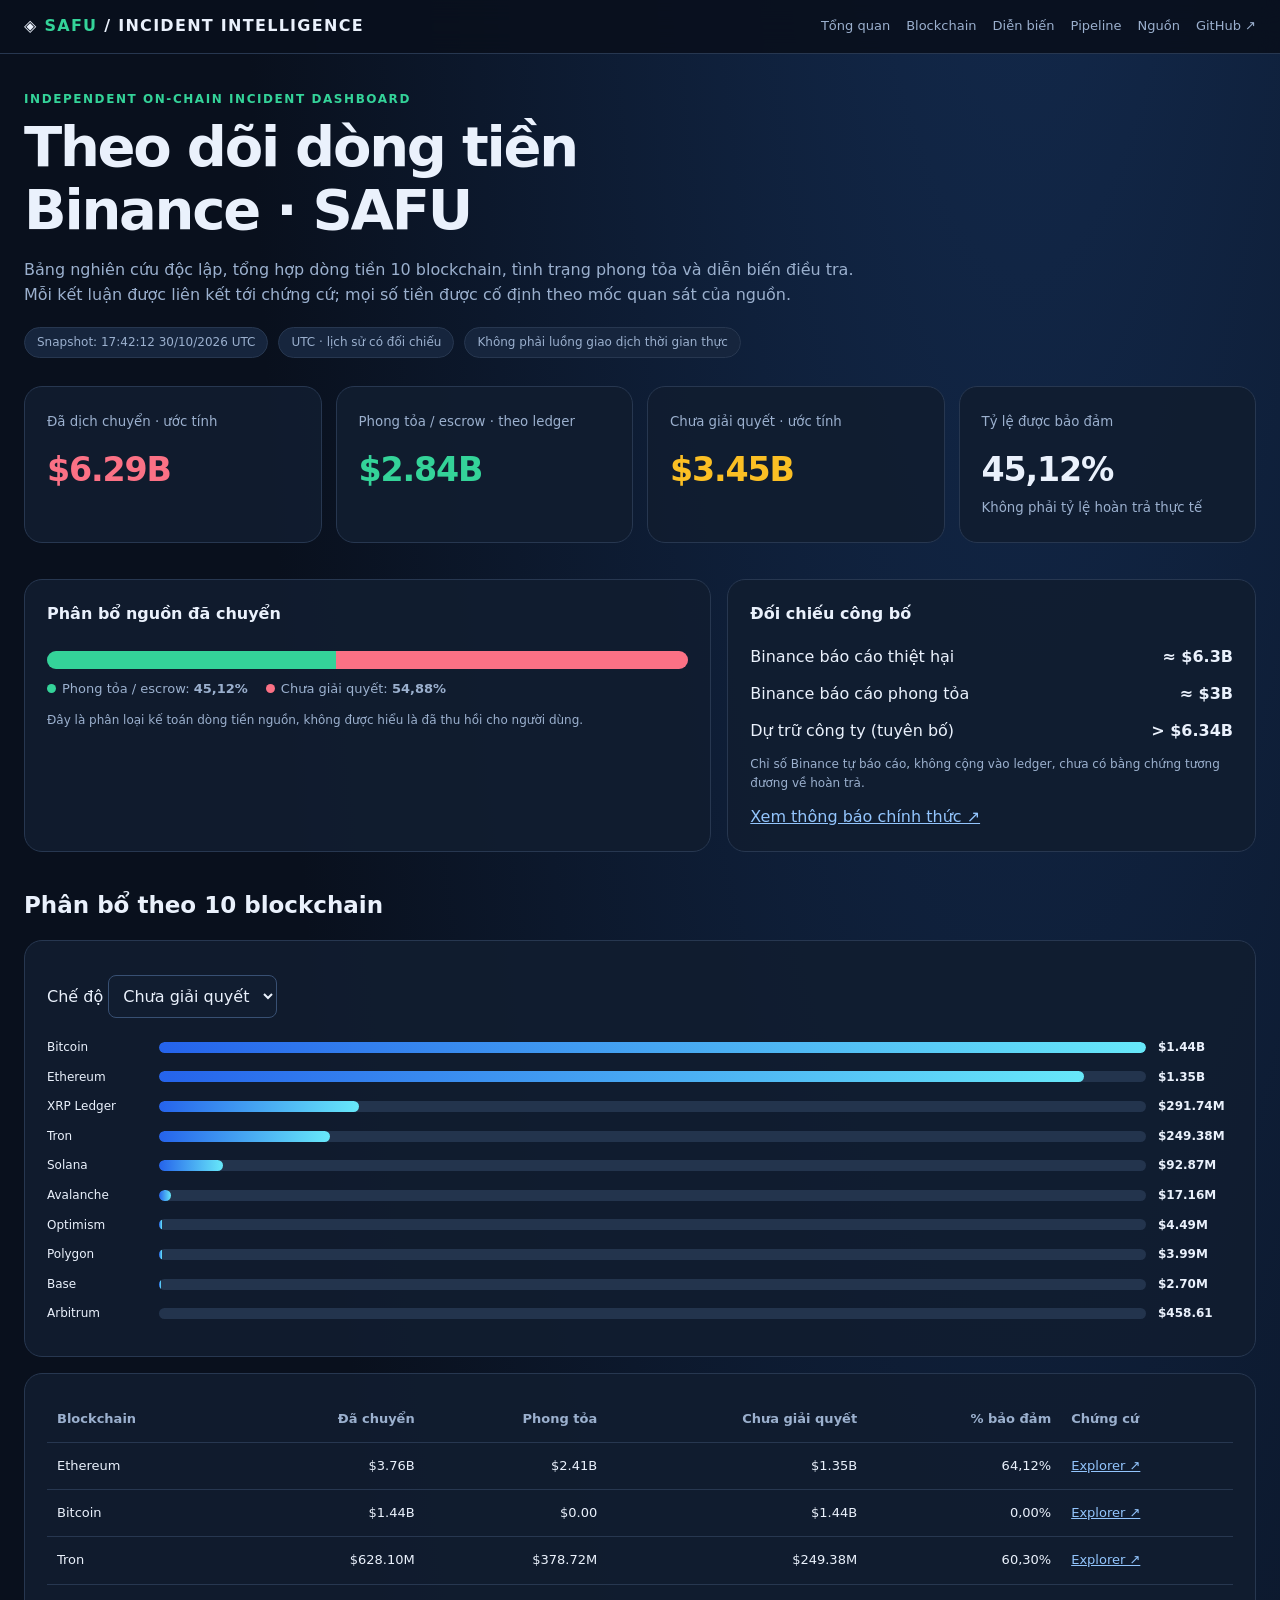
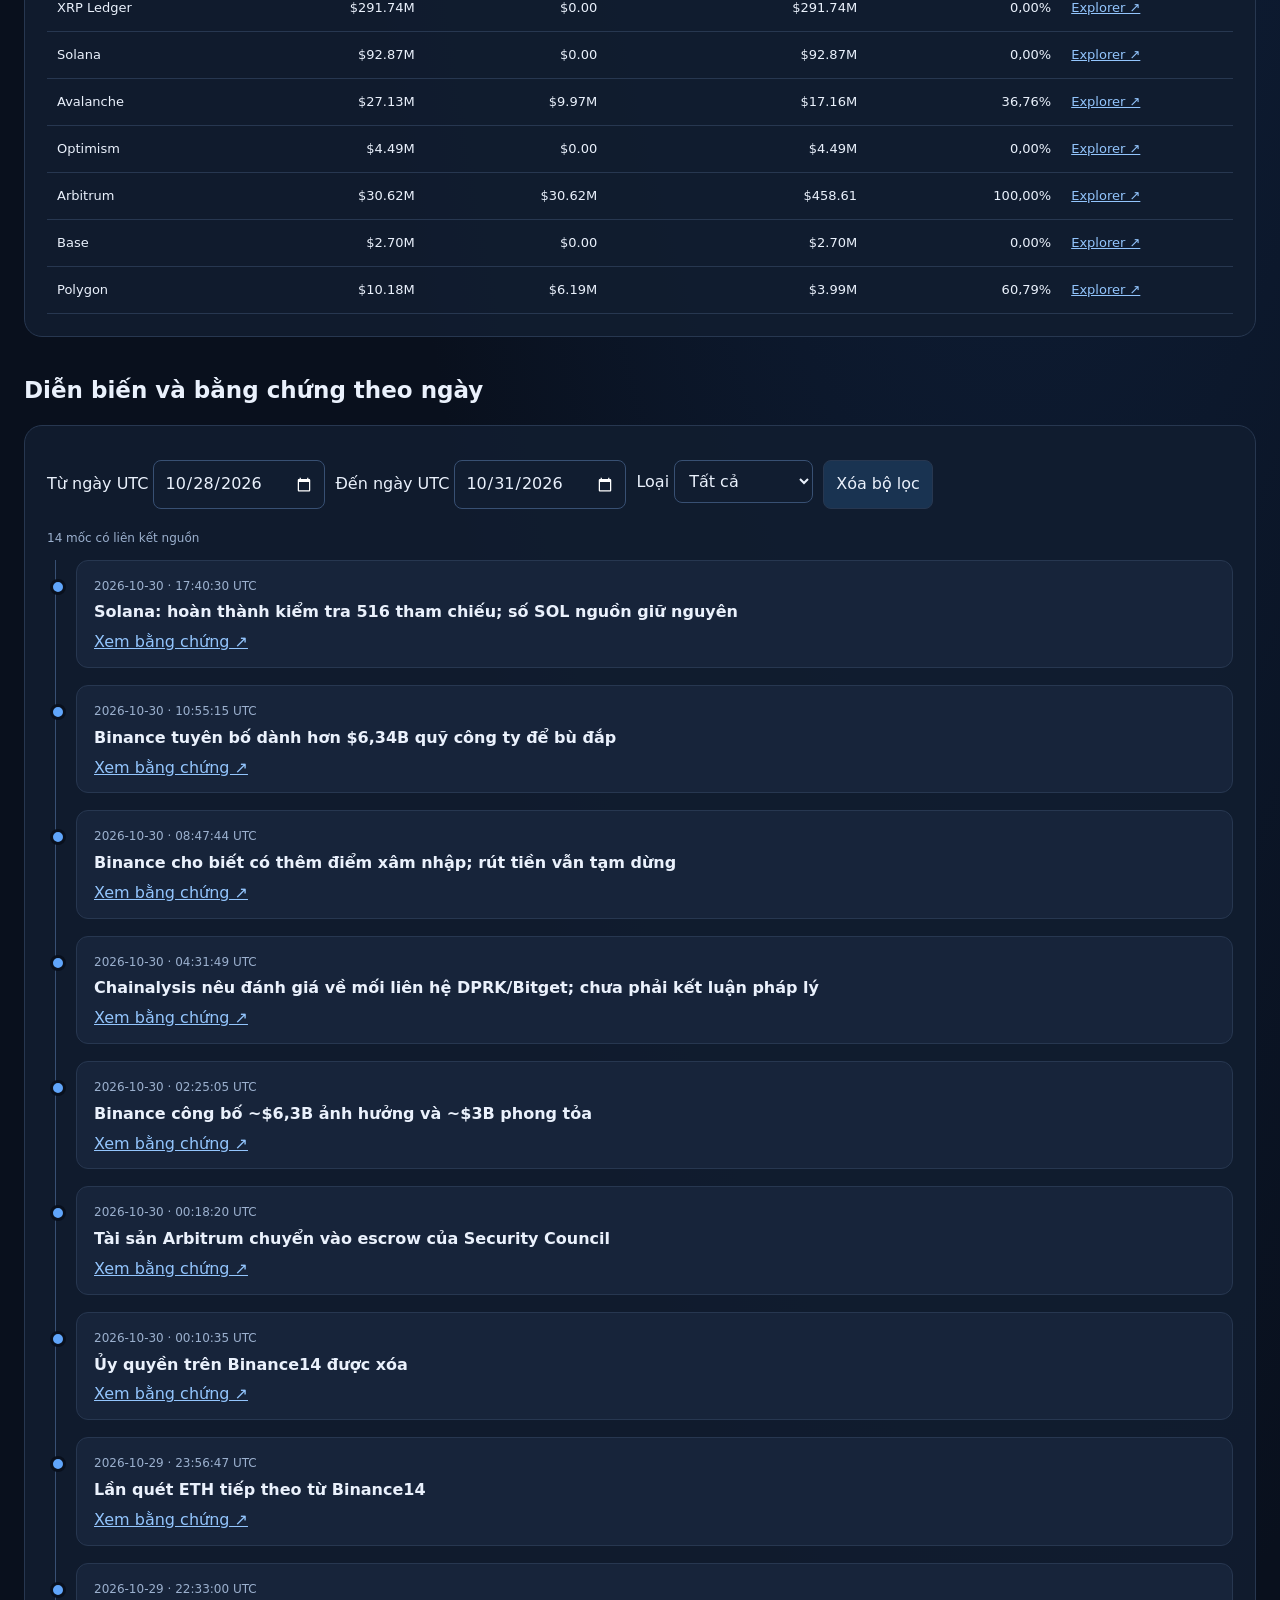
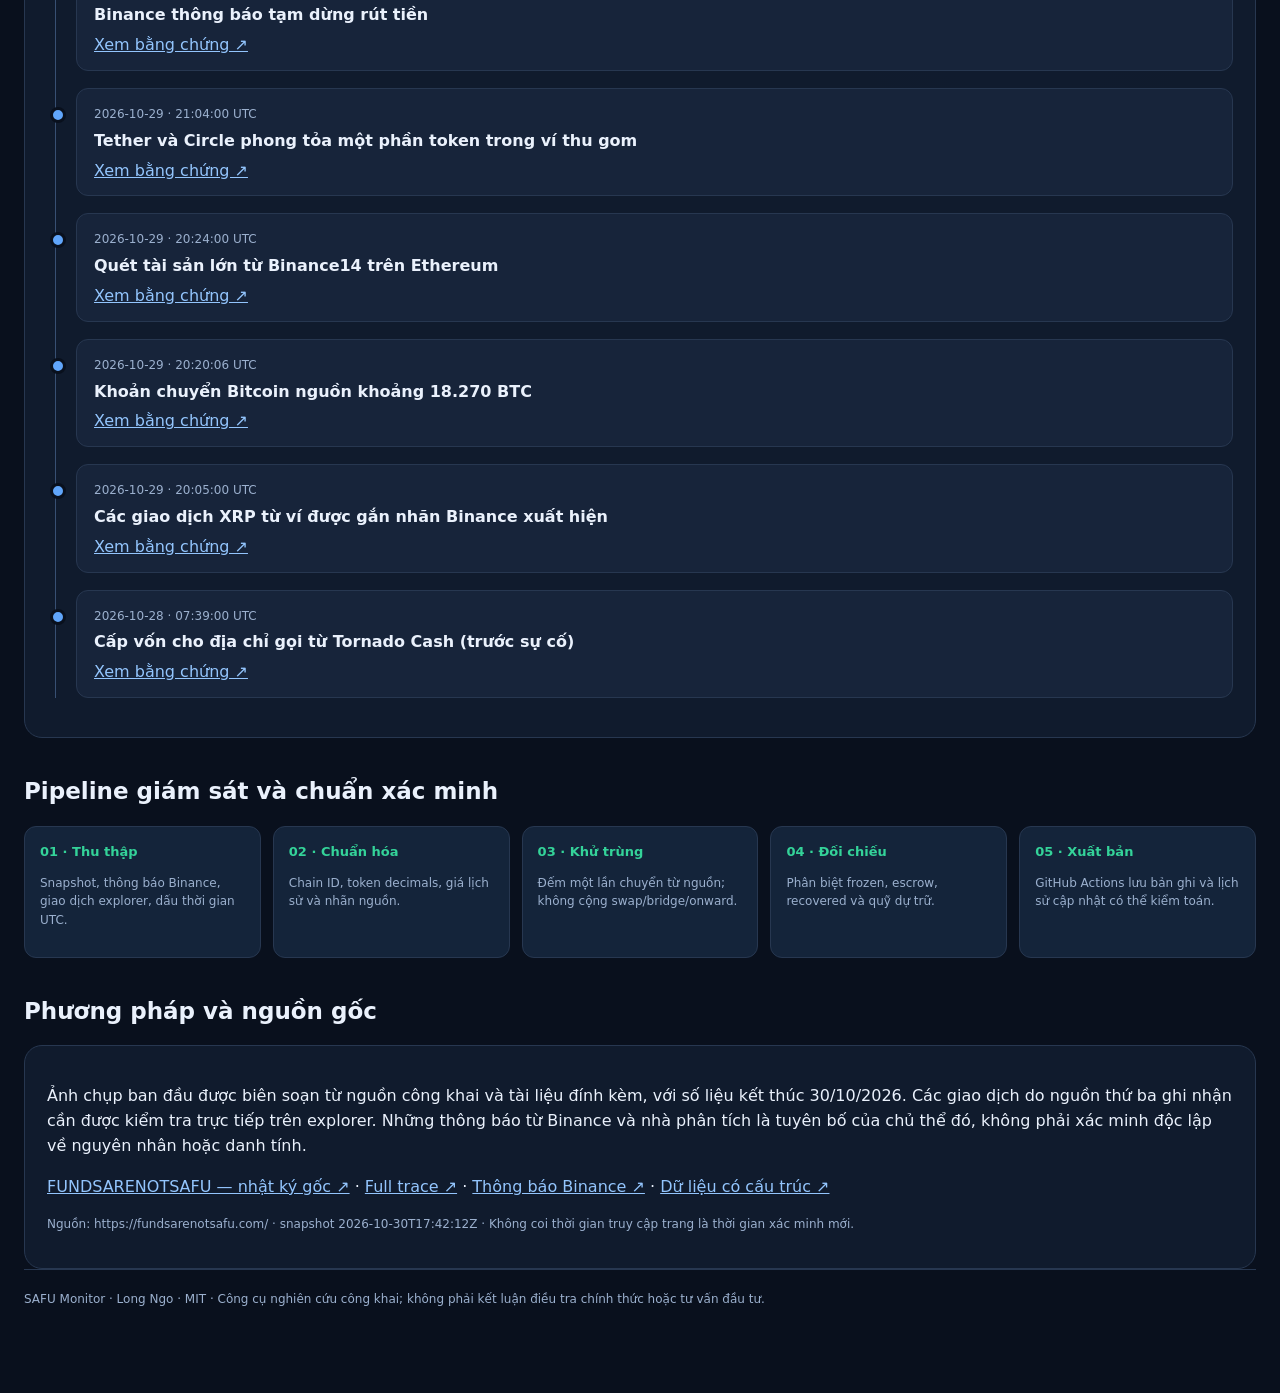
==== index.html @ a74cbadb "feat: responsive Vietnamese SAFU KPI and evidence dashboard" ====
<!doctype html>
<html lang="vi" data-theme="dark"><head><meta charset="utf-8"><meta name="viewport" content="width=device-width, initial-scale=1"><title>SAFU Monitor · Điều tra dòng tiền Binance</title><meta name="description" content="Theo dõi diễn biến sự cố Binance 2026, chỉ số KPI, dòng tiền và nguồn xác minh."><style>
:root{color-scheme:dark;--bg:#09101d;--surface:#111d30;--line:#273750;--text:#eaf1fc;--muted:#9bb0ce;--blue:#60a5fa;--amber:#fbbf24;--green:#34d399;--red:#fb7185}*{box-sizing:border-box}body{margin:0;background:radial-gradient(ellipse at 80% -20%,#142d53,transparent 55%),var(--bg);font-family:Inter,system-ui,'Segoe UI',sans-serif;color:var(--text);line-height:1.55}a{color:#93c5fd}button,select,input{font:inherit}header{position:sticky;top:0;z-index:3;background:#09101de9;border-bottom:1px solid var(--line);backdrop-filter:blur(12px)}.bar{max-width:1300px;margin:auto;padding:14px 24px;display:flex;justify-content:space-between;align-items:center;gap:16px;flex-wrap:wrap}.logo{font-weight:900;letter-spacing:.08em}.logo em{color:var(--green);font-style:normal}nav{display:flex;gap:16px;flex-wrap:wrap}nav a{text-decoration:none;font-size:13px;color:var(--muted)}main{max-width:1300px;margin:auto;padding:36px 24px 64px}h1{font-size:clamp(32px,5vw,56px);line-height:1.12;margin:8px 0 16px;letter-spacing:-.04em}.eyebrow{color:var(--green);font-weight:800;text-transform:uppercase;letter-spacing:.13em;font-size:12px}.sub{color:var(--muted);max-width:840px}.meta{display:flex;gap:10px;flex-wrap:wrap;margin:20px 0 28px}.tag{background:#16253d;border:1px solid var(--line);border-radius:100px;padding:5px 12px;font-size:12px;color:var(--muted)}.metrics{display:grid;grid-template-columns:repeat(4,minmax(0,1fr));gap:14px}.card,.panel{background:#111d30e9;border:1px solid var(--line);border-radius:18px;padding:22px}.card small{color:var(--muted)}.number{font-size:clamp(22px,2.6vw,38px);font-weight:850;letter-spacing:-.035em;font-variant-numeric:tabular-nums;margin-top:10px}.red{color:var(--red)}.green{color:var(--green)}.amber{color:var(--amber)}section{scroll-margin-top:85px;margin-top:36px}h2{font-size:23px;margin:0 0 16px}.layout{display:grid;grid-template-columns:1.3fr 1fr;gap:16px}.panel h3{margin:0 0 18px;font-size:16px}.progress{height:18px;border-radius:999px;display:flex;overflow:hidden;background:#25354d;margin:24px 0 10px}.progress>span{height:100%;display:block}.note{font-size:12px;color:var(--muted)}.legend{display:flex;gap:18px;flex-wrap:wrap;font-size:13px;color:var(--muted)}.dot{display:inline-block;width:9px;height:9px;border-radius:50%;margin-right:6px}.row{display:flex;justify-content:space-between;gap:20px;align-items:center;margin:12px 0}.row strong{font-variant-numeric:tabular-nums}.chartrow{display:grid;grid-template-columns:100px 1fr 75px;gap:12px;align-items:center;font-size:12px;margin:11px 0}.track{height:11px;border-radius:7px;background:#23344d;overflow:hidden}.fill{height:100%;border-radius:7px;background:linear-gradient(90deg,#2563eb,#67e8f9)}.wide{overflow-x:auto}table{border-collapse:collapse;width:100%;font-size:13px}th,td{padding:13px 10px;border-bottom:1px solid var(--line);text-align:left;white-space:nowrap}th{color:var(--muted)}td.num{text-align:right;font-variant-numeric:tabular-nums}th.num{text-align:right}select,input{background:var(--surface);color:var(--text);border:1px solid #385073;border-radius:8px;padding:10px;max-width:100%}.filters{display:flex;gap:10px;flex-wrap:wrap;margin:12px 0 20px}.timeline{border-left:1px solid #385073;margin-left:8px}.event{margin:0 0 17px 20px;position:relative;padding:12px 17px;background:#17243a;border:1px solid var(--line);border-radius:12px}.event:before{content:'';position:absolute;top:18px;left:-27px;width:10px;height:10px;background:var(--blue);border-radius:50%;border:3px solid var(--bg)}.event time{font-size:12px;color:var(--muted)}.event h4{margin:3px 0 5px}.steps{display:grid;grid-template-columns:repeat(5,minmax(0,1fr));gap:12px}.step{border:1px solid var(--line);background:#14243a;padding:15px;border-radius:12px;font-size:13px}.step b{color:var(--green)}.step p{color:var(--muted);font-size:12px}.button{padding:8px 12px;border:1px solid var(--line);border-radius:8px;color:var(--text);text-decoration:none;background:#193351}.footer{font-size:12px;color:var(--muted);border-top:1px solid var(--line);padding:20px 0}.error{color:var(--red)}@media(max-width:850px){.metrics{grid-template-columns:repeat(2,1fr)}.layout{grid-template-columns:1fr}.steps{grid-template-columns:repeat(2,1fr)}}@media(max-width:480px){.metrics,.steps{grid-template-columns:1fr}.card,.panel{padding:16px}main{padding:24px 16px}.bar{padding:12px 16px}}
</style></head><body>
<header><div class="bar"><div class="logo">◈ <em>SAFU</em> / INCIDENT INTELLIGENCE</div><nav><a href="#overview">Tổng quan</a><a href="#chains">Blockchain</a><a href="#timeline">Diễn biến</a><a href="#pipeline">Pipeline</a><a href="#sources">Nguồn</a><a href="https://github.com/xulytiengviet/safu">GitHub ↗</a></nav></div></header>
<main><div class="eyebrow">Independent on-chain incident dashboard</div><h1>Theo dõi dòng tiền<br>Binance · SAFU</h1><p class="sub">Bảng nghiên cứu độc lập, tổng hợp dòng tiền 10 blockchain, tình trạng phong tỏa và diễn biến điều tra. Mỗi kết luận được liên kết tới chứng cứ; mọi số tiền được cố định theo mốc quan sát của nguồn.</p>
<div class="meta"><span class="tag" id="stamp">Đang đọc dữ liệu…</span><span class="tag">UTC · lịch sử có đối chiếu</span><span class="tag">Không phải luồng giao dịch thời gian thực</span></div>
<div id="overview" class="metrics"><div class="card"><small>Đã dịch chuyển · ước tính</small><div id="moved" class="number red">—</div></div><div class="card"><small>Phong tỏa / escrow · theo ledger</small><div id="frozen" class="number green">—</div></div><div class="card"><small>Chưa giải quyết · ước tính</small><div id="unresolved" class="number amber">—</div></div><div class="card"><small>Tỷ lệ được bảo đảm</small><div id="recoveredPct" class="number">—</div><small>Không phải tỷ lệ hoàn trả thực tế</small></div></div>
<section class="layout"><div class="panel"><h3>Phân bổ nguồn đã chuyển</h3><div class="progress"><span id="frozenBar" style="background:#34d399"></span><span id="unresolvedBar" style="background:#fb7185"></span></div><div class="legend"><span><i class="dot" style="background:#34d399"></i>Phong tỏa / escrow: <b id="secureText"></b></span><span><i class="dot" style="background:#fb7185"></i>Chưa giải quyết: <b id="openText"></b></span></div><p class="note">Đây là phân loại kế toán dòng tiền nguồn, không được hiểu là đã thu hồi cho người dùng.</p></div><div class="panel"><h3>Đối chiếu công bố</h3><div class="row"><span>Binance báo cáo thiệt hại</span><strong>≈ $6.3B</strong></div><div class="row"><span>Binance báo cáo phong tỏa</span><strong>≈ $3B</strong></div><div class="row"><span>Dự trữ công ty (tuyên bố)</span><strong>&gt; $6.34B</strong></div><p class="note">Chỉ số Binance tự báo cáo, không cộng vào ledger, chưa có bằng chứng tương đương về hoàn trả.</p><a href="https://x.com/binance/status/2116121748555153621" target="_blank" rel="noopener">Xem thông báo chính thức ↗</a></div></section>
<section id="chains"><h2>Phân bổ theo 10 blockchain</h2><div class="panel"><div class="filters"><label>Chế độ <select id="mode"><option value="unresolved">Chưa giải quyết</option><option value="gross">Đã di chuyển</option><option value="frozen">Đã phong tỏa</option></select></label></div><div id="barChart" role="img" aria-label="Biểu đồ ngang giá trị theo blockchain"></div></div><div class="panel" style="margin-top:16px"><div class="wide"><table><thead><tr><th>Blockchain</th><th class="num">Đã chuyển</th><th class="num">Phong tỏa</th><th class="num">Chưa giải quyết</th><th class="num">% bảo đảm</th><th>Chứng cứ</th></tr></thead><tbody id="chainRows"></tbody></table></div></div></section>
<section id="timeline"><h2>Diễn biến và bằng chứng theo ngày</h2><div class="panel"><div class="filters"><label>Từ ngày UTC <input id="from" type="date" value="2026-10-28"></label><label>Đến ngày UTC <input id="to" type="date" value="2026-10-31"></label><label>Loại <select id="eventType"><option value="">Tất cả</option><option value="transfer">Chuyển tiền</option><option value="freeze">Phong tỏa</option><option value="statement">Thông báo</option><option value="security">Bảo mật</option><option value="attribution">Quy kết</option><option value="observation">Kiểm tra</option></select></label><button id="reset" class="button" type="button">Xóa bộ lọc</button></div><p class="note" id="eventCount"></p><div id="events" class="timeline"></div></div></section>
<section id="pipeline"><h2>Pipeline giám sát và chuẩn xác minh</h2><div class="steps"><div class="step"><b>01 · Thu thập</b><p>Snapshot, thông báo Binance, giao dịch explorer, dấu thời gian UTC.</p></div><div class="step"><b>02 · Chuẩn hóa</b><p>Chain ID, token decimals, giá lịch sử và nhãn nguồn.</p></div><div class="step"><b>03 · Khử trùng</b><p>Đếm một lần chuyển từ nguồn; không cộng swap/bridge/onward.</p></div><div class="step"><b>04 · Đối chiếu</b><p>Phân biệt frozen, escrow, recovered và quỹ dự trữ.</p></div><div class="step"><b>05 · Xuất bản</b><p>GitHub Actions lưu bản ghi và lịch sử cập nhật có thể kiểm toán.</p></div></div></section>
<section id="sources"><h2>Phương pháp và nguồn gốc</h2><div class="panel"><p>Ảnh chụp ban đầu được biên soạn từ nguồn công khai và tài liệu đính kèm, với số liệu kết thúc 30/10/2026. Các giao dịch do nguồn thứ ba ghi nhận cần được kiểm tra trực tiếp trên explorer. Những thông báo từ Binance và nhà phân tích là tuyên bố của chủ thể đó, không phải xác minh độc lập về nguyên nhân hoặc danh tính.</p><p><a href="https://fundsarenotsafu.com/" target="_blank" rel="noopener">FUNDSARENOTSAFU — nhật ký gốc ↗</a> · <a href="https://fundsarenotsafu.com/trace.md" target="_blank" rel="noopener">Full trace ↗</a> · <a href="https://x.com/binance/status/2115993361517891592" target="_blank" rel="noopener">Thông báo Binance ↗</a> · <a href="https://github.com/xulytiengviet/safu/blob/main/data/snapshot.json">Dữ liệu có cấu trúc ↗</a></p><p class="note" id="dataStatus">Đang tải dữ liệu cục bộ…</p></div></section><div class="footer">SAFU Monitor · Long Ngo · MIT · Công cụ nghiên cứu công khai; không phải kết luận điều tra chính thức hoặc tư vấn đầu tư.</div></main>
<script>
const $=id=>document.getElementById(id);const money=n=>new Intl.NumberFormat('en-US',{style:'currency',currency:'USD',notation:'compact',maximumFractionDigits:2}).format(n);const percent=n=>new Intl.NumberFormat('vi-VN',{style:'percent',minimumFractionDigits:2,maximumFractionDigits:2}).format(n);
let snapshot;const el=(tag,text)=>{const x=document.createElement(tag);x.textContent=text;return x};const link=(url,label)=>{const a=el('a',label);a.href=url;a.target='_blank';a.rel='noopener noreferrer';return a};
function load(){fetch('./data/snapshot.json?bust='+Date.now(),{cache:'no-store'}).then(r=>{if(!r.ok)throw Error('HTTP '+r.status);return r.json()}).then(data=>{if(!data.accounting||!Array.isArray(data.chains))throw Error('Invalid schema');snapshot=data;render()}).catch(e=>{$('dataStatus').textContent='Không tải được dữ liệu: '+e.message;$('dataStatus').className='error'})}
function render(){const d=snapshot,a=d.accounting,total=a.moved; $('stamp').textContent='Snapshot: '+new Date(d.asOf).toLocaleString('vi-VN',{timeZone:'UTC'})+' UTC';$('moved').textContent=money(total);$('frozen').textContent=money(a.frozen);$('unresolved').textContent=money(a.unresolved);$('recoveredPct').textContent=percent(a.frozen/total);$('frozenBar').style.width=(100*a.frozen/total)+'%';$('unresolvedBar').style.width=(100*a.unresolved/total)+'%';$('secureText').textContent=percent(a.frozen/total);$('openText').textContent=percent(a.unresolved/total);$('dataStatus').textContent='Nguồn: '+d.source+' · snapshot '+d.asOf+' · Không coi thời gian truy cập trang là thời gian xác minh mới.';const tbody=$('chainRows');tbody.replaceChildren();d.chains.forEach(c=>{const tr=document.createElement('tr');for(const v of [c.name,money(c.gross),money(c.frozen),money(c.unresolved),percent(c.frozen/c.gross)]){const td=el('td',v);if(v!==c.name)td.className='num';tr.append(td)}const td=document.createElement('td');td.append(link(c.source,'Explorer ↗'));tr.append(td);tbody.append(tr)});draw();timeline()}
function draw(){if(!snapshot)return;const mode=$('mode').value;const rows=[...snapshot.chains].sort((a,b)=>b[mode]-a[mode]);const max=Math.max(...rows.map(r=>r[mode]),1);$('barChart').replaceChildren();rows.forEach(r=>{const row=document.createElement('div');row.className='chartrow';row.append(el('span',r.name));const bar=document.createElement('div');bar.className='track';const fill=document.createElement('div');fill.className='fill';fill.style.width=(r[mode]/max*100)+'%';bar.append(fill);row.append(bar,el('strong',money(r[mode])));$('barChart').append(row)})}
function timeline(){if(!snapshot)return;const from=$('from').value,to=$('to').value,type=$('eventType').value;const matches=snapshot.events.filter(e=>(!from||e.time.slice(0,10)>=from)&&(!to||e.time.slice(0,10)<=to)&&(!type||e.type===type)).sort((a,b)=>b.time.localeCompare(a.time));$('eventCount').textContent=matches.length+' mốc có liên kết nguồn';$('events').replaceChildren();matches.forEach(e=>{const item=document.createElement('article');item.className='event';const time=el('time',new Date(e.time).toISOString().replace('T',' · ').replace('.000Z',' UTC'));const title=el('h4',e.title);item.append(time,title,link(e.url,'Xem bằng chứng ↗'));$('events').append(item)})}
$('mode').addEventListener('change',draw);for(const id of ['from','to','eventType'])$(id).addEventListener('change',timeline);$('reset').addEventListener('click',()=>{$('from').value='';$('to').value='';$('eventType').value='';timeline()});load();setInterval(load,300000);
</script></body></html>
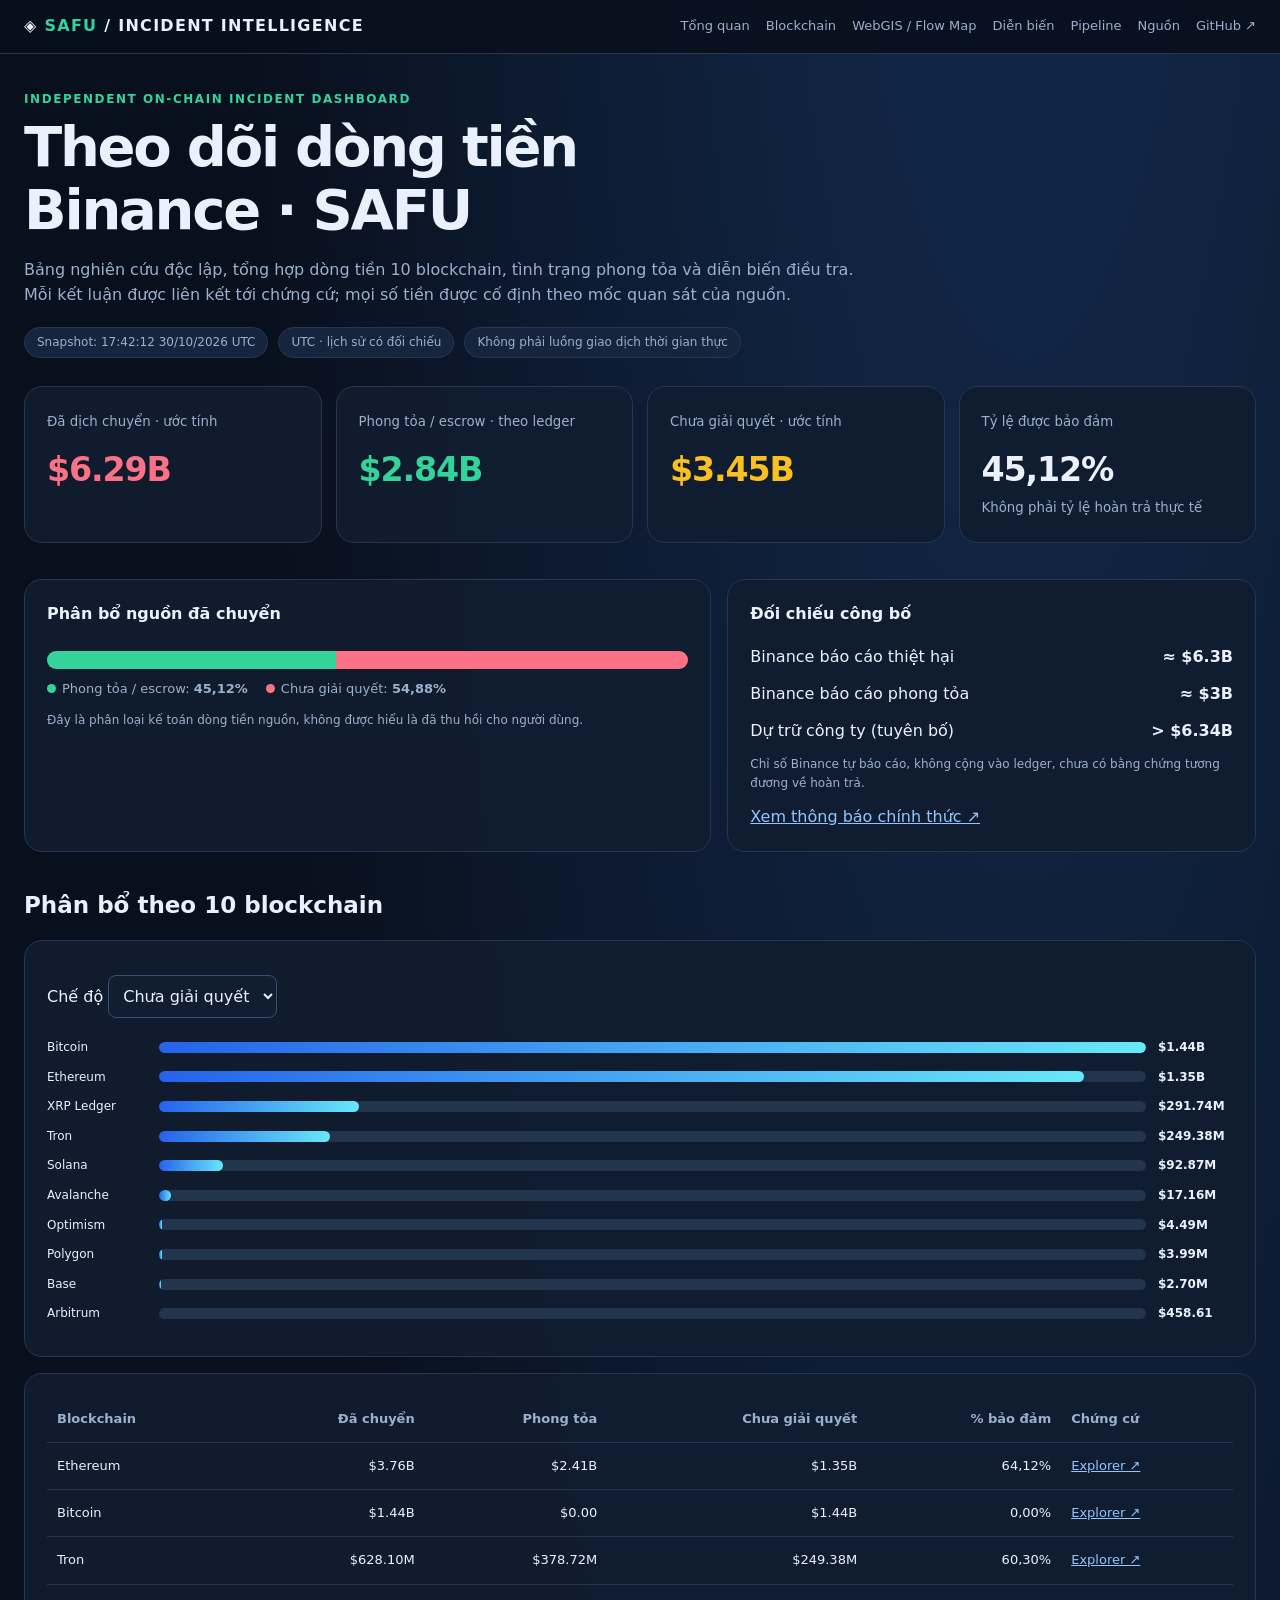
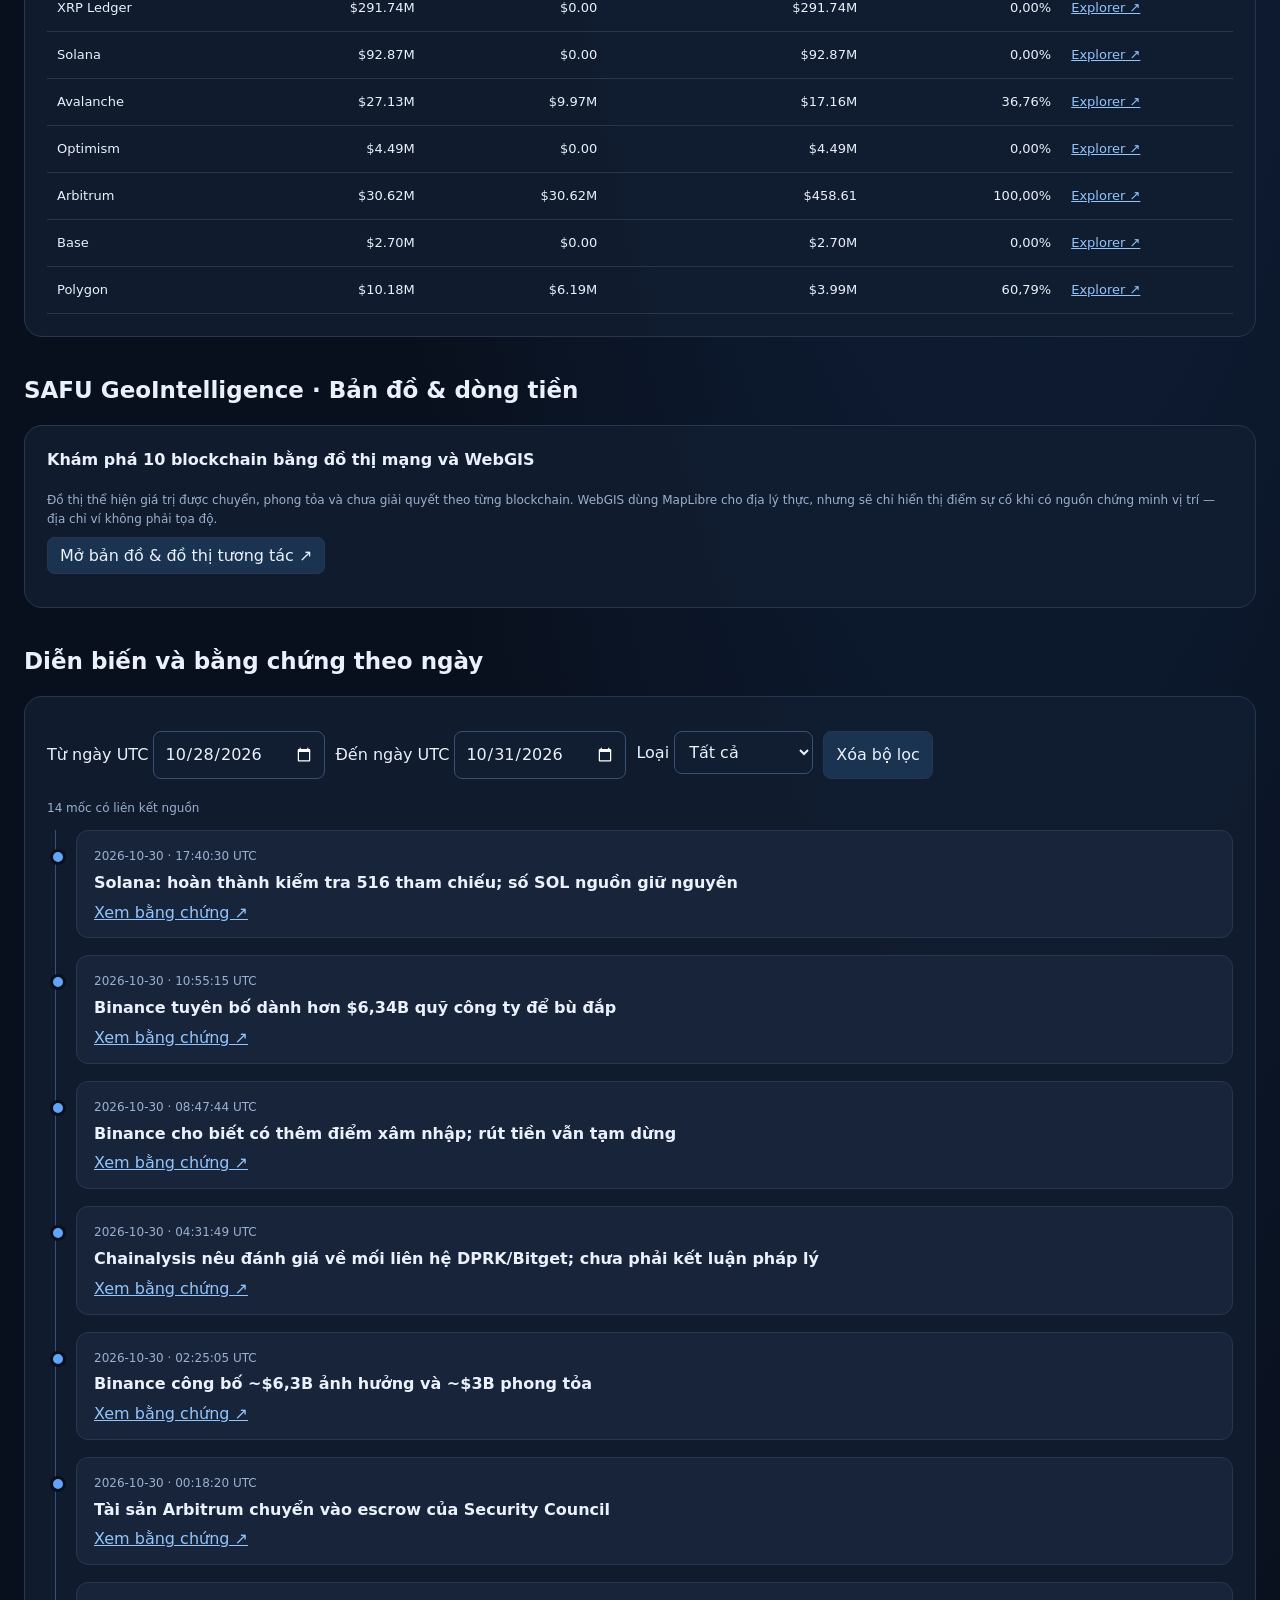
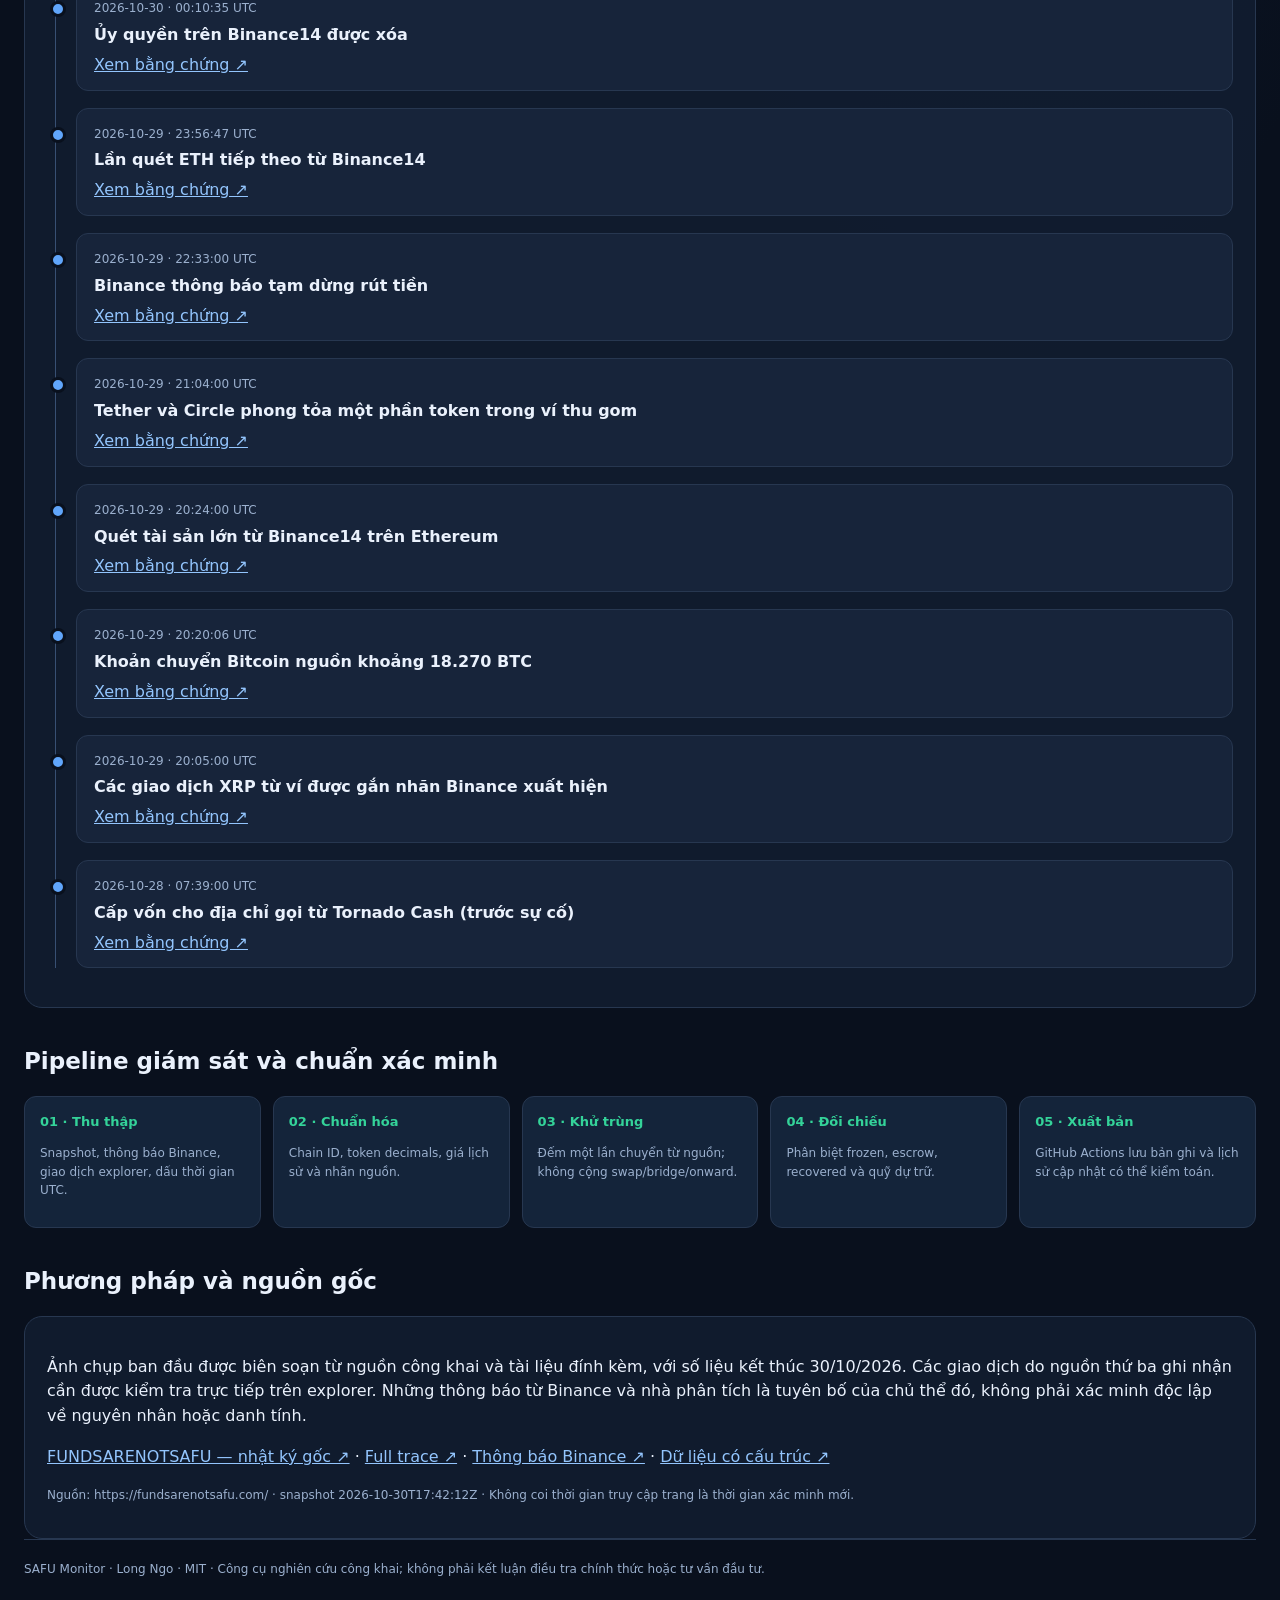
==== commit a9acd604: "feat(webgis): link interactive geo and on-chain flow dashboard from homepage" ====
--- a/index.html
+++ b/index.html
@@ -2,12 +2,13 @@
 <html lang="vi" data-theme="dark"><head><meta charset="utf-8"><meta name="viewport" content="width=device-width, initial-scale=1"><title>SAFU Monitor · Điều tra dòng tiền Binance</title><meta name="description" content="Theo dõi diễn biến sự cố Binance 2026, chỉ số KPI, dòng tiền và nguồn xác minh."><style>
 :root{color-scheme:dark;--bg:#09101d;--surface:#111d30;--line:#273750;--text:#eaf1fc;--muted:#9bb0ce;--blue:#60a5fa;--amber:#fbbf24;--green:#34d399;--red:#fb7185}*{box-sizing:border-box}body{margin:0;background:radial-gradient(ellipse at 80% -20%,#142d53,transparent 55%),var(--bg);font-family:Inter,system-ui,'Segoe UI',sans-serif;color:var(--text);line-height:1.55}a{color:#93c5fd}button,select,input{font:inherit}header{position:sticky;top:0;z-index:3;background:#09101de9;border-bottom:1px solid var(--line);backdrop-filter:blur(12px)}.bar{max-width:1300px;margin:auto;padding:14px 24px;display:flex;justify-content:space-between;align-items:center;gap:16px;flex-wrap:wrap}.logo{font-weight:900;letter-spacing:.08em}.logo em{color:var(--green);font-style:normal}nav{display:flex;gap:16px;flex-wrap:wrap}nav a{text-decoration:none;font-size:13px;color:var(--muted)}main{max-width:1300px;margin:auto;padding:36px 24px 64px}h1{font-size:clamp(32px,5vw,56px);line-height:1.12;margin:8px 0 16px;letter-spacing:-.04em}.eyebrow{color:var(--green);font-weight:800;text-transform:uppercase;letter-spacing:.13em;font-size:12px}.sub{color:var(--muted);max-width:840px}.meta{display:flex;gap:10px;flex-wrap:wrap;margin:20px 0 28px}.tag{background:#16253d;border:1px solid var(--line);border-radius:100px;padding:5px 12px;font-size:12px;color:var(--muted)}.metrics{display:grid;grid-template-columns:repeat(4,minmax(0,1fr));gap:14px}.card,.panel{background:#111d30e9;border:1px solid var(--line);border-radius:18px;padding:22px}.card small{color:var(--muted)}.number{font-size:clamp(22px,2.6vw,38px);font-weight:850;letter-spacing:-.035em;font-variant-numeric:tabular-nums;margin-top:10px}.red{color:var(--red)}.green{color:var(--green)}.amber{color:var(--amber)}section{scroll-margin-top:85px;margin-top:36px}h2{font-size:23px;margin:0 0 16px}.layout{display:grid;grid-template-columns:1.3fr 1fr;gap:16px}.panel h3{margin:0 0 18px;font-size:16px}.progress{height:18px;border-radius:999px;display:flex;overflow:hidden;background:#25354d;margin:24px 0 10px}.progress>span{height:100%;display:block}.note{font-size:12px;color:var(--muted)}.legend{display:flex;gap:18px;flex-wrap:wrap;font-size:13px;color:var(--muted)}.dot{display:inline-block;width:9px;height:9px;border-radius:50%;margin-right:6px}.row{display:flex;justify-content:space-between;gap:20px;align-items:center;margin:12px 0}.row strong{font-variant-numeric:tabular-nums}.chartrow{display:grid;grid-template-columns:100px 1fr 75px;gap:12px;align-items:center;font-size:12px;margin:11px 0}.track{height:11px;border-radius:7px;background:#23344d;overflow:hidden}.fill{height:100%;border-radius:7px;background:linear-gradient(90deg,#2563eb,#67e8f9)}.wide{overflow-x:auto}table{border-collapse:collapse;width:100%;font-size:13px}th,td{padding:13px 10px;border-bottom:1px solid var(--line);text-align:left;white-space:nowrap}th{color:var(--muted)}td.num{text-align:right;font-variant-numeric:tabular-nums}th.num{text-align:right}select,input{background:var(--surface);color:var(--text);border:1px solid #385073;border-radius:8px;padding:10px;max-width:100%}.filters{display:flex;gap:10px;flex-wrap:wrap;margin:12px 0 20px}.timeline{border-left:1px solid #385073;margin-left:8px}.event{margin:0 0 17px 20px;position:relative;padding:12px 17px;background:#17243a;border:1px solid var(--line);border-radius:12px}.event:before{content:'';position:absolute;top:18px;left:-27px;width:10px;height:10px;background:var(--blue);border-radius:50%;border:3px solid var(--bg)}.event time{font-size:12px;color:var(--muted)}.event h4{margin:3px 0 5px}.steps{display:grid;grid-template-columns:repeat(5,minmax(0,1fr));gap:12px}.step{border:1px solid var(--line);background:#14243a;padding:15px;border-radius:12px;font-size:13px}.step b{color:var(--green)}.step p{color:var(--muted);font-size:12px}.button{padding:8px 12px;border:1px solid var(--line);border-radius:8px;color:var(--text);text-decoration:none;background:#193351}.footer{font-size:12px;color:var(--muted);border-top:1px solid var(--line);padding:20px 0}.error{color:var(--red)}@media(max-width:850px){.metrics{grid-template-columns:repeat(2,1fr)}.layout{grid-template-columns:1fr}.steps{grid-template-columns:repeat(2,1fr)}}@media(max-width:480px){.metrics,.steps{grid-template-columns:1fr}.card,.panel{padding:16px}main{padding:24px 16px}.bar{padding:12px 16px}}
 </style></head><body>
-<header><div class="bar"><div class="logo">◈ <em>SAFU</em> / INCIDENT INTELLIGENCE</div><nav><a href="#overview">Tổng quan</a><a href="#chains">Blockchain</a><a href="#timeline">Diễn biến</a><a href="#pipeline">Pipeline</a><a href="#sources">Nguồn</a><a href="https://github.com/xulytiengviet/safu">GitHub ↗</a></nav></div></header>
+<header><div class="bar"><div class="logo">◈ <em>SAFU</em> / INCIDENT INTELLIGENCE</div><nav><a href="#overview">Tổng quan</a><a href="#chains">Blockchain</a><a href="./webgis.html">WebGIS / Flow Map</a><a href="#timeline">Diễn biến</a><a href="#pipeline">Pipeline</a><a href="#sources">Nguồn</a><a href="https://github.com/xulytiengviet/safu">GitHub ↗</a></nav></div></header>
 <main><div class="eyebrow">Independent on-chain incident dashboard</div><h1>Theo dõi dòng tiền<br>Binance · SAFU</h1><p class="sub">Bảng nghiên cứu độc lập, tổng hợp dòng tiền 10 blockchain, tình trạng phong tỏa và diễn biến điều tra. Mỗi kết luận được liên kết tới chứng cứ; mọi số tiền được cố định theo mốc quan sát của nguồn.</p>
 <div class="meta"><span class="tag" id="stamp">Đang đọc dữ liệu…</span><span class="tag">UTC · lịch sử có đối chiếu</span><span class="tag">Không phải luồng giao dịch thời gian thực</span></div>
 <div id="overview" class="metrics"><div class="card"><small>Đã dịch chuyển · ước tính</small><div id="moved" class="number red">—</div></div><div class="card"><small>Phong tỏa / escrow · theo ledger</small><div id="frozen" class="number green">—</div></div><div class="card"><small>Chưa giải quyết · ước tính</small><div id="unresolved" class="number amber">—</div></div><div class="card"><small>Tỷ lệ được bảo đảm</small><div id="recoveredPct" class="number">—</div><small>Không phải tỷ lệ hoàn trả thực tế</small></div></div>
 <section class="layout"><div class="panel"><h3>Phân bổ nguồn đã chuyển</h3><div class="progress"><span id="frozenBar" style="background:#34d399"></span><span id="unresolvedBar" style="background:#fb7185"></span></div><div class="legend"><span><i class="dot" style="background:#34d399"></i>Phong tỏa / escrow: <b id="secureText"></b></span><span><i class="dot" style="background:#fb7185"></i>Chưa giải quyết: <b id="openText"></b></span></div><p class="note">Đây là phân loại kế toán dòng tiền nguồn, không được hiểu là đã thu hồi cho người dùng.</p></div><div class="panel"><h3>Đối chiếu công bố</h3><div class="row"><span>Binance báo cáo thiệt hại</span><strong>≈ $6.3B</strong></div><div class="row"><span>Binance báo cáo phong tỏa</span><strong>≈ $3B</strong></div><div class="row"><span>Dự trữ công ty (tuyên bố)</span><strong>&gt; $6.34B</strong></div><p class="note">Chỉ số Binance tự báo cáo, không cộng vào ledger, chưa có bằng chứng tương đương về hoàn trả.</p><a href="https://x.com/binance/status/2116121748555153621" target="_blank" rel="noopener">Xem thông báo chính thức ↗</a></div></section>
 <section id="chains"><h2>Phân bổ theo 10 blockchain</h2><div class="panel"><div class="filters"><label>Chế độ <select id="mode"><option value="unresolved">Chưa giải quyết</option><option value="gross">Đã di chuyển</option><option value="frozen">Đã phong tỏa</option></select></label></div><div id="barChart" role="img" aria-label="Biểu đồ ngang giá trị theo blockchain"></div></div><div class="panel" style="margin-top:16px"><div class="wide"><table><thead><tr><th>Blockchain</th><th class="num">Đã chuyển</th><th class="num">Phong tỏa</th><th class="num">Chưa giải quyết</th><th class="num">% bảo đảm</th><th>Chứng cứ</th></tr></thead><tbody id="chainRows"></tbody></table></div></div></section>
+<section id="geo-intelligence"><h2>SAFU GeoIntelligence · Bản đồ & dòng tiền</h2><div class="panel"><h3>Khám phá 10 blockchain bằng đồ thị mạng và WebGIS</h3><p class="note">Đồ thị thể hiện giá trị được chuyển, phong tỏa và chưa giải quyết theo từng blockchain. WebGIS dùng MapLibre cho địa lý thực, nhưng sẽ chỉ hiển thị điểm sự cố khi có nguồn chứng minh vị trí — địa chỉ ví không phải tọa độ.</p><p><a class="button" href="./webgis.html">Mở bản đồ & đồ thị tương tác ↗</a></p></div></section>
 <section id="timeline"><h2>Diễn biến và bằng chứng theo ngày</h2><div class="panel"><div class="filters"><label>Từ ngày UTC <input id="from" type="date" value="2026-10-28"></label><label>Đến ngày UTC <input id="to" type="date" value="2026-10-31"></label><label>Loại <select id="eventType"><option value="">Tất cả</option><option value="transfer">Chuyển tiền</option><option value="freeze">Phong tỏa</option><option value="statement">Thông báo</option><option value="security">Bảo mật</option><option value="attribution">Quy kết</option><option value="observation">Kiểm tra</option></select></label><button id="reset" class="button" type="button">Xóa bộ lọc</button></div><p class="note" id="eventCount"></p><div id="events" class="timeline"></div></div></section>
 <section id="pipeline"><h2>Pipeline giám sát và chuẩn xác minh</h2><div class="steps"><div class="step"><b>01 · Thu thập</b><p>Snapshot, thông báo Binance, giao dịch explorer, dấu thời gian UTC.</p></div><div class="step"><b>02 · Chuẩn hóa</b><p>Chain ID, token decimals, giá lịch sử và nhãn nguồn.</p></div><div class="step"><b>03 · Khử trùng</b><p>Đếm một lần chuyển từ nguồn; không cộng swap/bridge/onward.</p></div><div class="step"><b>04 · Đối chiếu</b><p>Phân biệt frozen, escrow, recovered và quỹ dự trữ.</p></div><div class="step"><b>05 · Xuất bản</b><p>GitHub Actions lưu bản ghi và lịch sử cập nhật có thể kiểm toán.</p></div></div></section>
 <section id="sources"><h2>Phương pháp và nguồn gốc</h2><div class="panel"><p>Ảnh chụp ban đầu được biên soạn từ nguồn công khai và tài liệu đính kèm, với số liệu kết thúc 30/10/2026. Các giao dịch do nguồn thứ ba ghi nhận cần được kiểm tra trực tiếp trên explorer. Những thông báo từ Binance và nhà phân tích là tuyên bố của chủ thể đó, không phải xác minh độc lập về nguyên nhân hoặc danh tính.</p><p><a href="https://fundsarenotsafu.com/" target="_blank" rel="noopener">FUNDSARENOTSAFU — nhật ký gốc ↗</a> · <a href="https://fundsarenotsafu.com/trace.md" target="_blank" rel="noopener">Full trace ↗</a> · <a href="https://x.com/binance/status/2115993361517891592" target="_blank" rel="noopener">Thông báo Binance ↗</a> · <a href="https://github.com/xulytiengviet/safu/blob/main/data/snapshot.json">Dữ liệu có cấu trúc ↗</a></p><p class="note" id="dataStatus">Đang tải dữ liệu cục bộ…</p></div></section><div class="footer">SAFU Monitor · Long Ngo · MIT · Công cụ nghiên cứu công khai; không phải kết luận điều tra chính thức hoặc tư vấn đầu tư.</div></main>
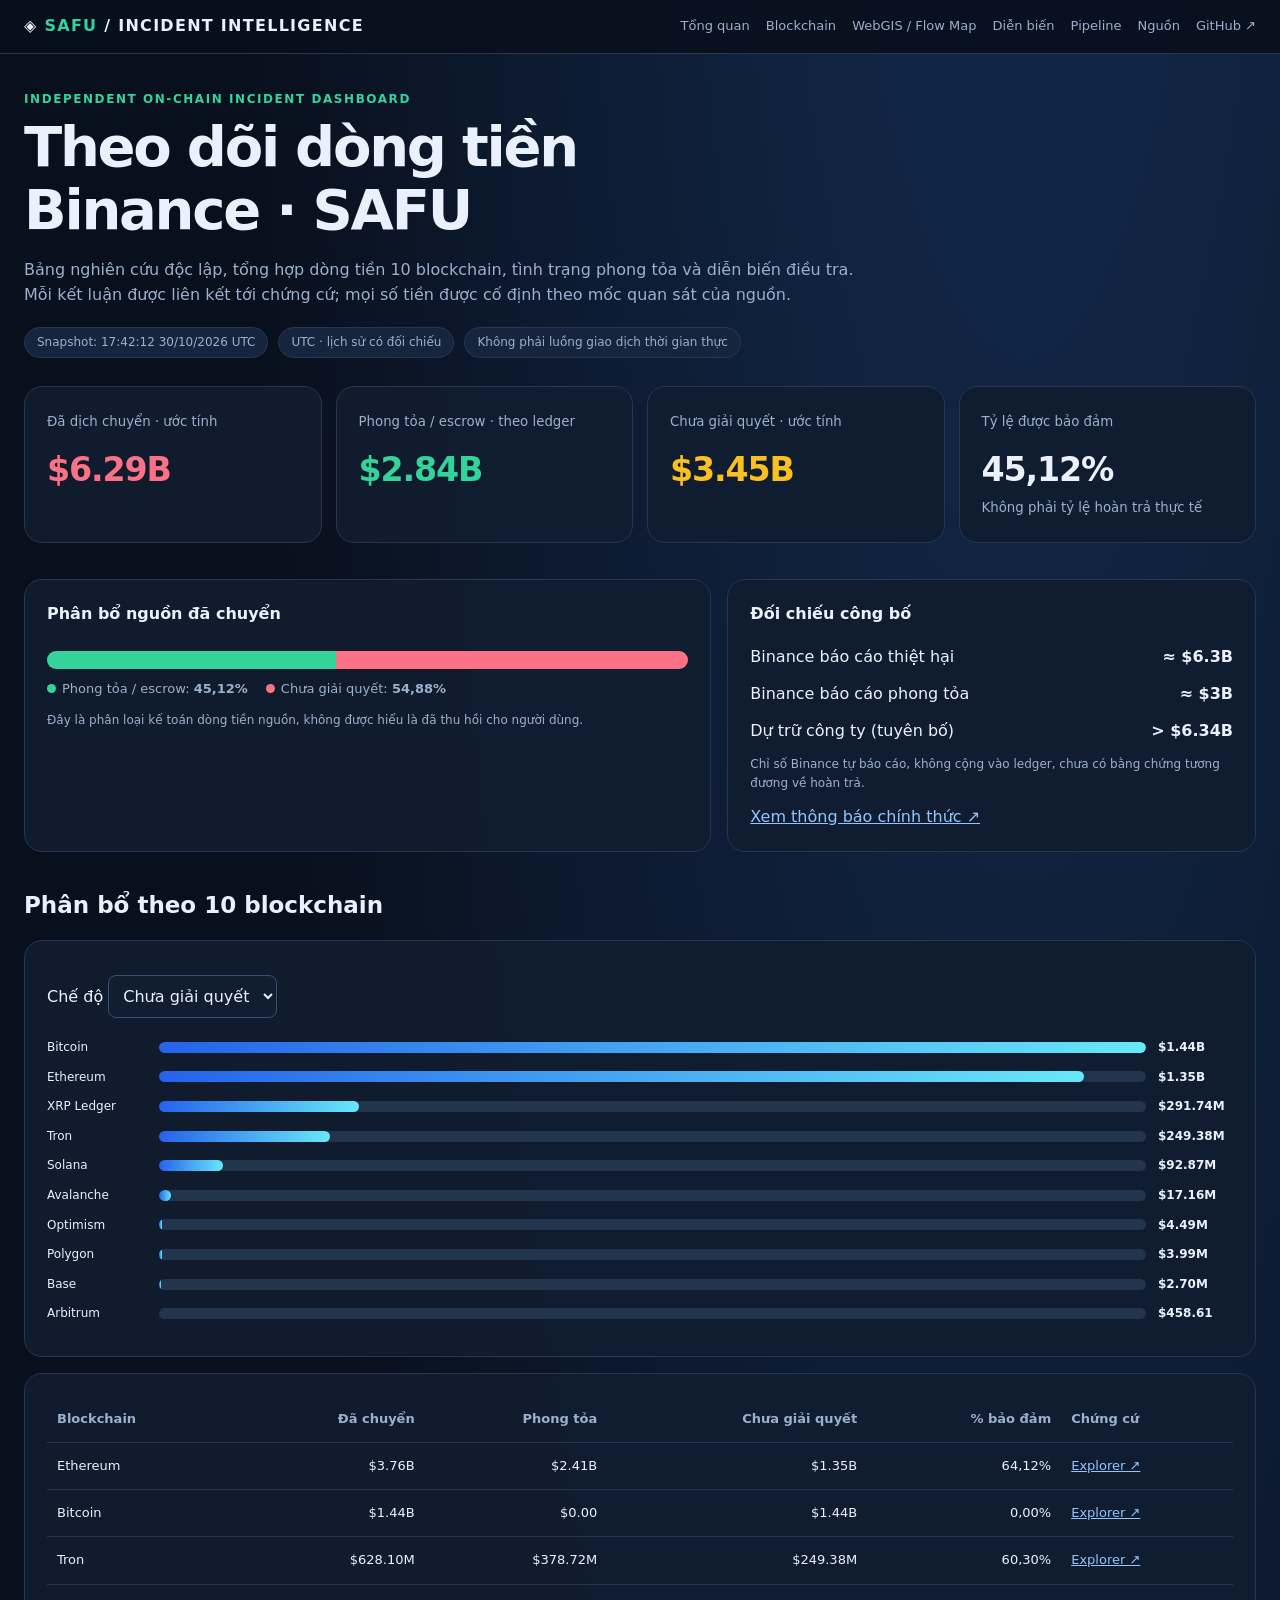
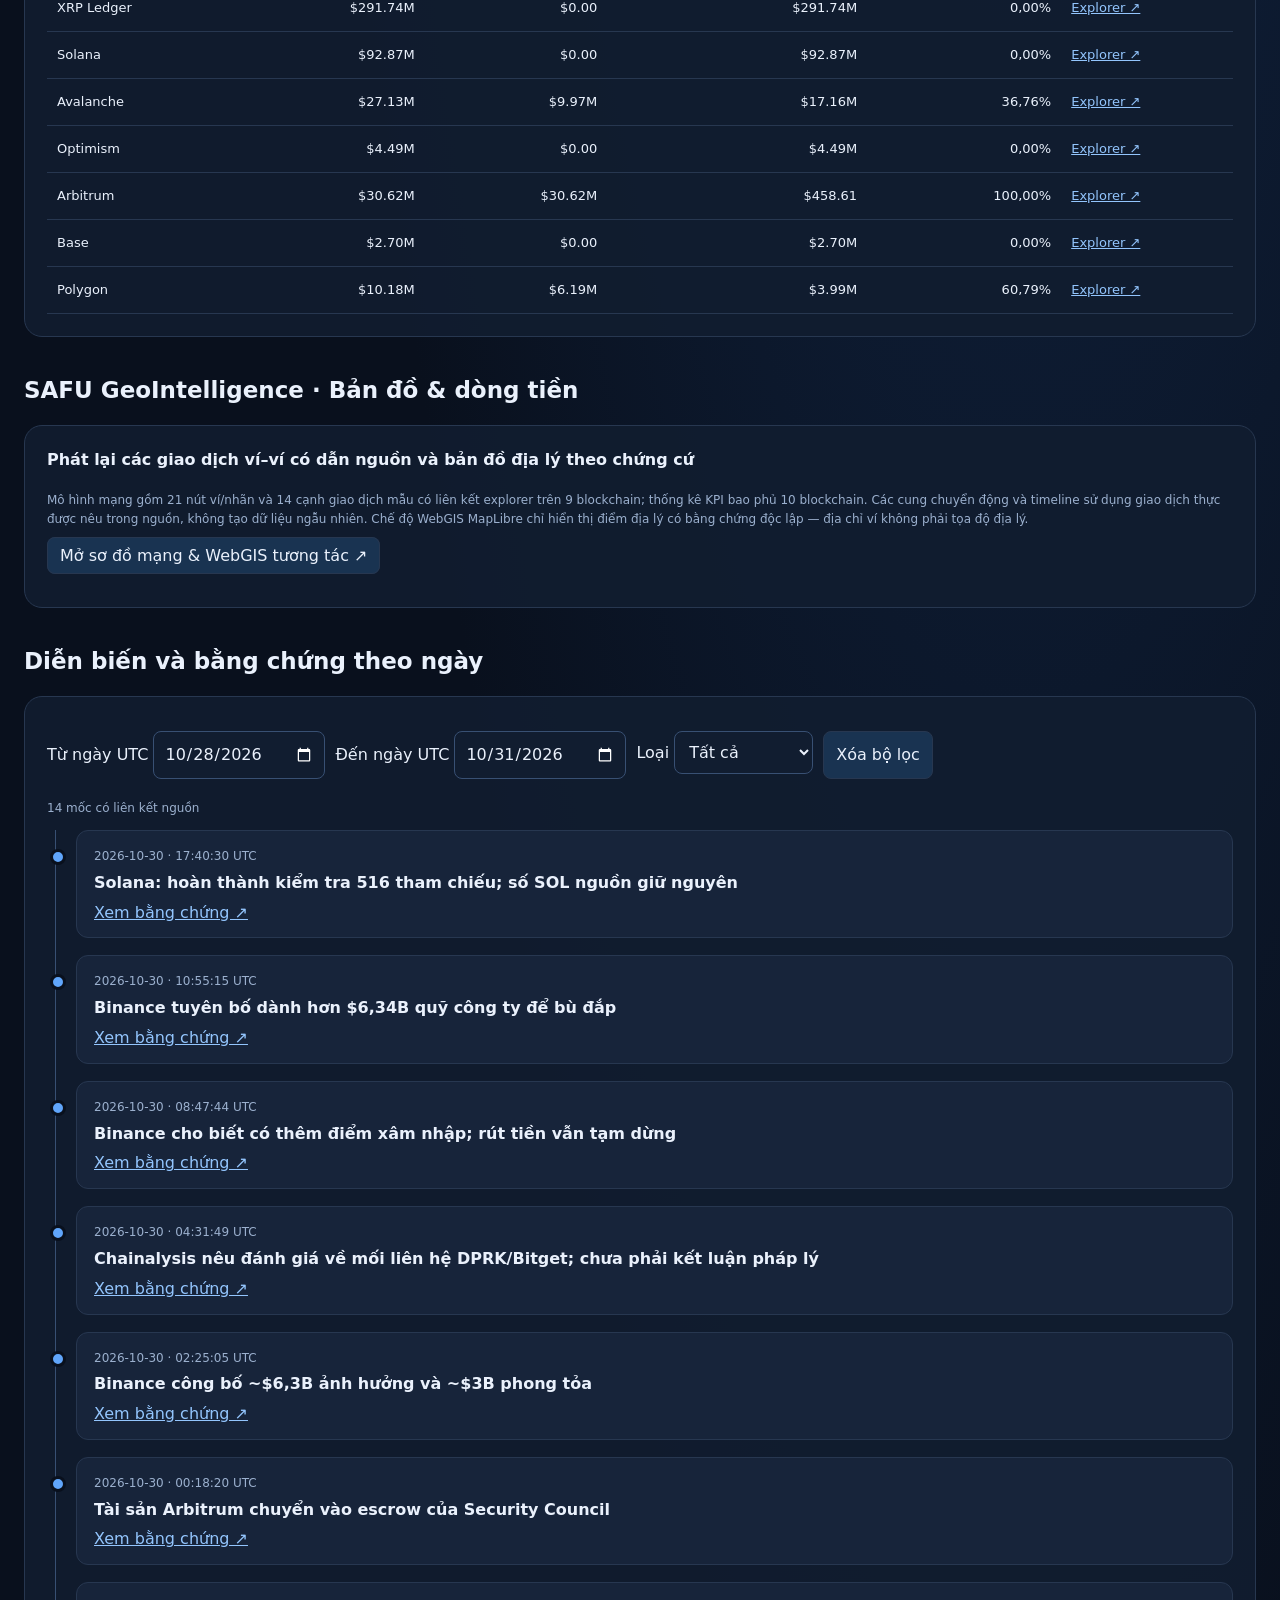
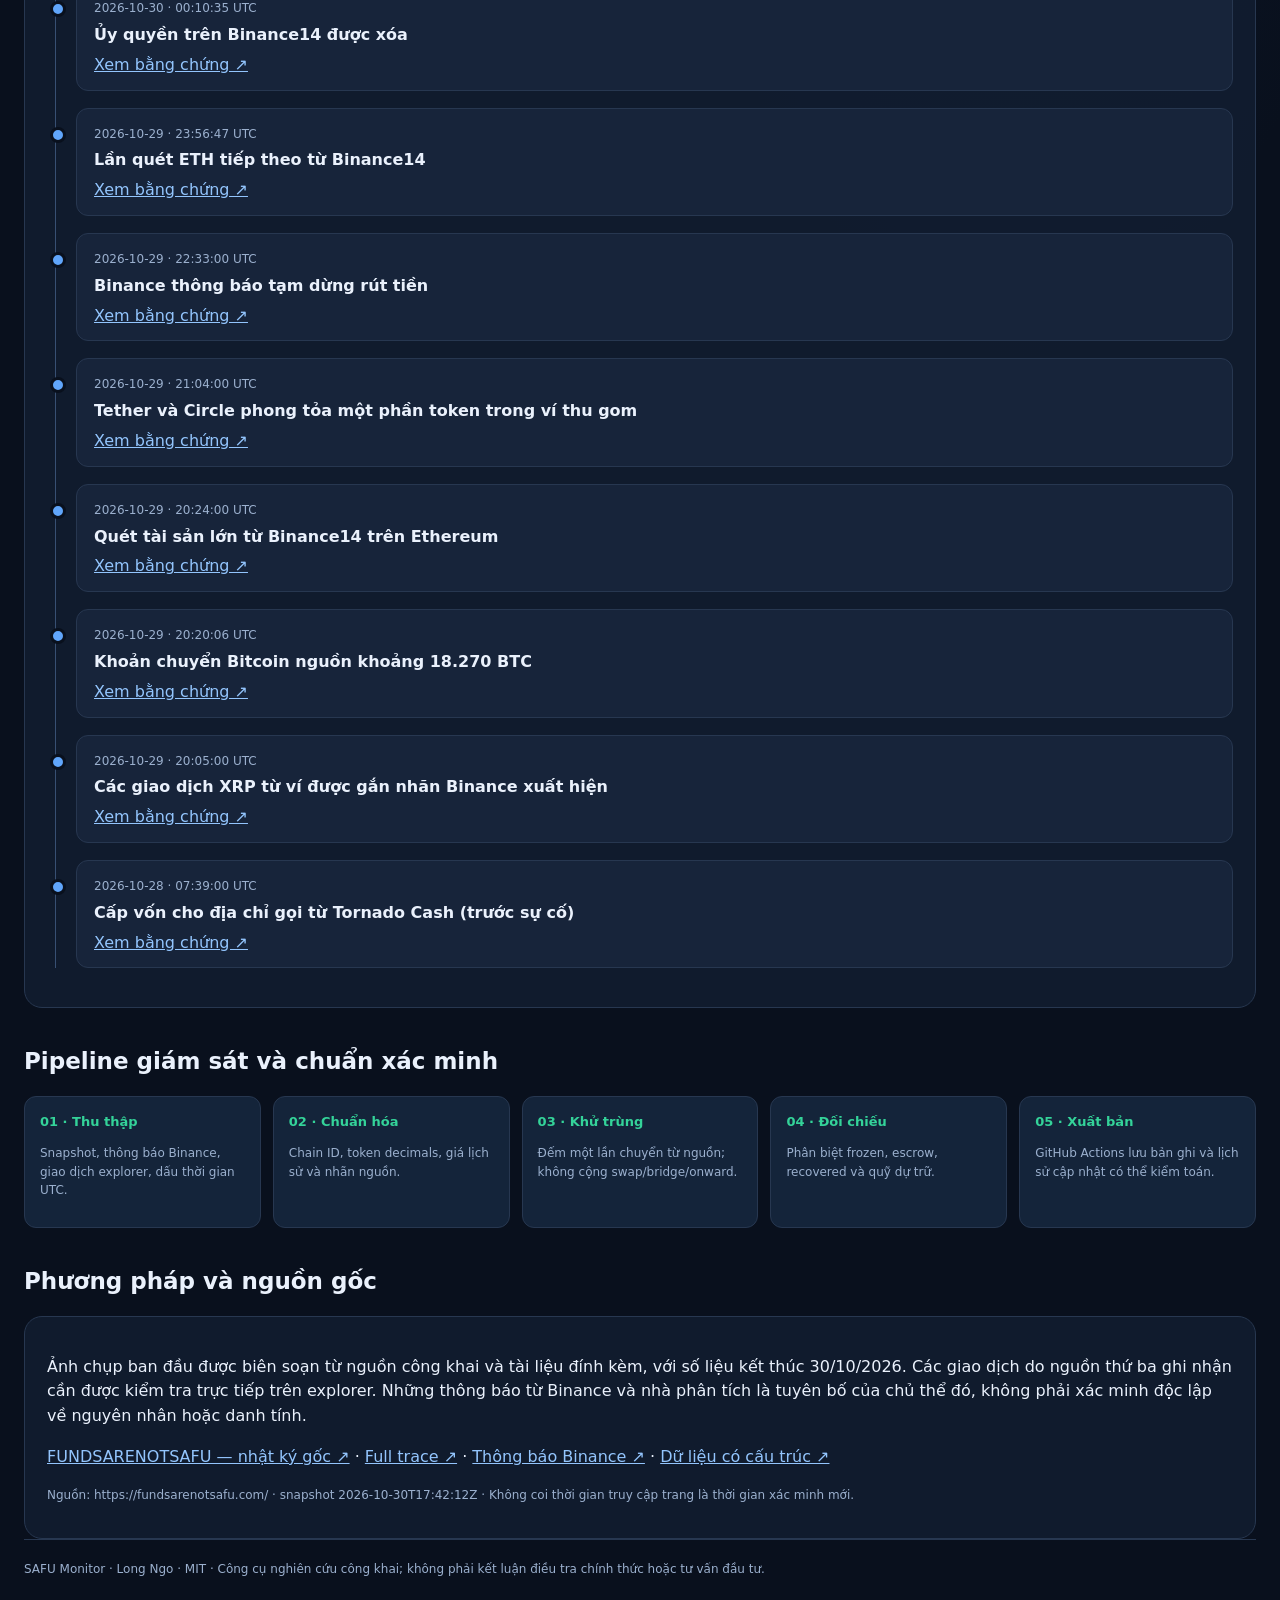
==== commit b0222823: "docs(site): clarify real wallet nodes, sourced arcs and geolocation safeguards" ====
--- a/index.html
+++ b/index.html
@@ -8,7 +8,7 @@
 <div id="overview" class="metrics"><div class="card"><small>Đã dịch chuyển · ước tính</small><div id="moved" class="number red">—</div></div><div class="card"><small>Phong tỏa / escrow · theo ledger</small><div id="frozen" class="number green">—</div></div><div class="card"><small>Chưa giải quyết · ước tính</small><div id="unresolved" class="number amber">—</div></div><div class="card"><small>Tỷ lệ được bảo đảm</small><div id="recoveredPct" class="number">—</div><small>Không phải tỷ lệ hoàn trả thực tế</small></div></div>
 <section class="layout"><div class="panel"><h3>Phân bổ nguồn đã chuyển</h3><div class="progress"><span id="frozenBar" style="background:#34d399"></span><span id="unresolvedBar" style="background:#fb7185"></span></div><div class="legend"><span><i class="dot" style="background:#34d399"></i>Phong tỏa / escrow: <b id="secureText"></b></span><span><i class="dot" style="background:#fb7185"></i>Chưa giải quyết: <b id="openText"></b></span></div><p class="note">Đây là phân loại kế toán dòng tiền nguồn, không được hiểu là đã thu hồi cho người dùng.</p></div><div class="panel"><h3>Đối chiếu công bố</h3><div class="row"><span>Binance báo cáo thiệt hại</span><strong>≈ $6.3B</strong></div><div class="row"><span>Binance báo cáo phong tỏa</span><strong>≈ $3B</strong></div><div class="row"><span>Dự trữ công ty (tuyên bố)</span><strong>&gt; $6.34B</strong></div><p class="note">Chỉ số Binance tự báo cáo, không cộng vào ledger, chưa có bằng chứng tương đương về hoàn trả.</p><a href="https://x.com/binance/status/2116121748555153621" target="_blank" rel="noopener">Xem thông báo chính thức ↗</a></div></section>
 <section id="chains"><h2>Phân bổ theo 10 blockchain</h2><div class="panel"><div class="filters"><label>Chế độ <select id="mode"><option value="unresolved">Chưa giải quyết</option><option value="gross">Đã di chuyển</option><option value="frozen">Đã phong tỏa</option></select></label></div><div id="barChart" role="img" aria-label="Biểu đồ ngang giá trị theo blockchain"></div></div><div class="panel" style="margin-top:16px"><div class="wide"><table><thead><tr><th>Blockchain</th><th class="num">Đã chuyển</th><th class="num">Phong tỏa</th><th class="num">Chưa giải quyết</th><th class="num">% bảo đảm</th><th>Chứng cứ</th></tr></thead><tbody id="chainRows"></tbody></table></div></div></section>
-<section id="geo-intelligence"><h2>SAFU GeoIntelligence · Bản đồ & dòng tiền</h2><div class="panel"><h3>Khám phá 10 blockchain bằng đồ thị mạng và WebGIS</h3><p class="note">Đồ thị thể hiện giá trị được chuyển, phong tỏa và chưa giải quyết theo từng blockchain. WebGIS dùng MapLibre cho địa lý thực, nhưng sẽ chỉ hiển thị điểm sự cố khi có nguồn chứng minh vị trí — địa chỉ ví không phải tọa độ.</p><p><a class="button" href="./webgis.html">Mở bản đồ & đồ thị tương tác ↗</a></p></div></section>
+<section id="geo-intelligence"><h2>SAFU GeoIntelligence · Bản đồ & dòng tiền</h2><div class="panel"><h3>Phát lại các giao dịch ví–ví có dẫn nguồn và bản đồ địa lý theo chứng cứ</h3><p class="note">Mô hình mạng gồm 21 nút ví/nhãn và 14 cạnh giao dịch mẫu có liên kết explorer trên 9 blockchain; thống kê KPI bao phủ 10 blockchain. Các cung chuyển động và timeline sử dụng giao dịch thực được nêu trong nguồn, không tạo dữ liệu ngẫu nhiên. Chế độ WebGIS MapLibre chỉ hiển thị điểm địa lý có bằng chứng độc lập — địa chỉ ví không phải tọa độ địa lý.</p><p><a class="button" href="./webgis.html">Mở sơ đồ mạng & WebGIS tương tác ↗</a></p></div></section>
 <section id="timeline"><h2>Diễn biến và bằng chứng theo ngày</h2><div class="panel"><div class="filters"><label>Từ ngày UTC <input id="from" type="date" value="2026-10-28"></label><label>Đến ngày UTC <input id="to" type="date" value="2026-10-31"></label><label>Loại <select id="eventType"><option value="">Tất cả</option><option value="transfer">Chuyển tiền</option><option value="freeze">Phong tỏa</option><option value="statement">Thông báo</option><option value="security">Bảo mật</option><option value="attribution">Quy kết</option><option value="observation">Kiểm tra</option></select></label><button id="reset" class="button" type="button">Xóa bộ lọc</button></div><p class="note" id="eventCount"></p><div id="events" class="timeline"></div></div></section>
 <section id="pipeline"><h2>Pipeline giám sát và chuẩn xác minh</h2><div class="steps"><div class="step"><b>01 · Thu thập</b><p>Snapshot, thông báo Binance, giao dịch explorer, dấu thời gian UTC.</p></div><div class="step"><b>02 · Chuẩn hóa</b><p>Chain ID, token decimals, giá lịch sử và nhãn nguồn.</p></div><div class="step"><b>03 · Khử trùng</b><p>Đếm một lần chuyển từ nguồn; không cộng swap/bridge/onward.</p></div><div class="step"><b>04 · Đối chiếu</b><p>Phân biệt frozen, escrow, recovered và quỹ dự trữ.</p></div><div class="step"><b>05 · Xuất bản</b><p>GitHub Actions lưu bản ghi và lịch sử cập nhật có thể kiểm toán.</p></div></div></section>
 <section id="sources"><h2>Phương pháp và nguồn gốc</h2><div class="panel"><p>Ảnh chụp ban đầu được biên soạn từ nguồn công khai và tài liệu đính kèm, với số liệu kết thúc 30/10/2026. Các giao dịch do nguồn thứ ba ghi nhận cần được kiểm tra trực tiếp trên explorer. Những thông báo từ Binance và nhà phân tích là tuyên bố của chủ thể đó, không phải xác minh độc lập về nguyên nhân hoặc danh tính.</p><p><a href="https://fundsarenotsafu.com/" target="_blank" rel="noopener">FUNDSARENOTSAFU — nhật ký gốc ↗</a> · <a href="https://fundsarenotsafu.com/trace.md" target="_blank" rel="noopener">Full trace ↗</a> · <a href="https://x.com/binance/status/2115993361517891592" target="_blank" rel="noopener">Thông báo Binance ↗</a> · <a href="https://github.com/xulytiengviet/safu/blob/main/data/snapshot.json">Dữ liệu có cấu trúc ↗</a></p><p class="note" id="dataStatus">Đang tải dữ liệu cục bộ…</p></div></section><div class="footer">SAFU Monitor · Long Ngo · MIT · Công cụ nghiên cứu công khai; không phải kết luận điều tra chính thức hoặc tư vấn đầu tư.</div></main>
